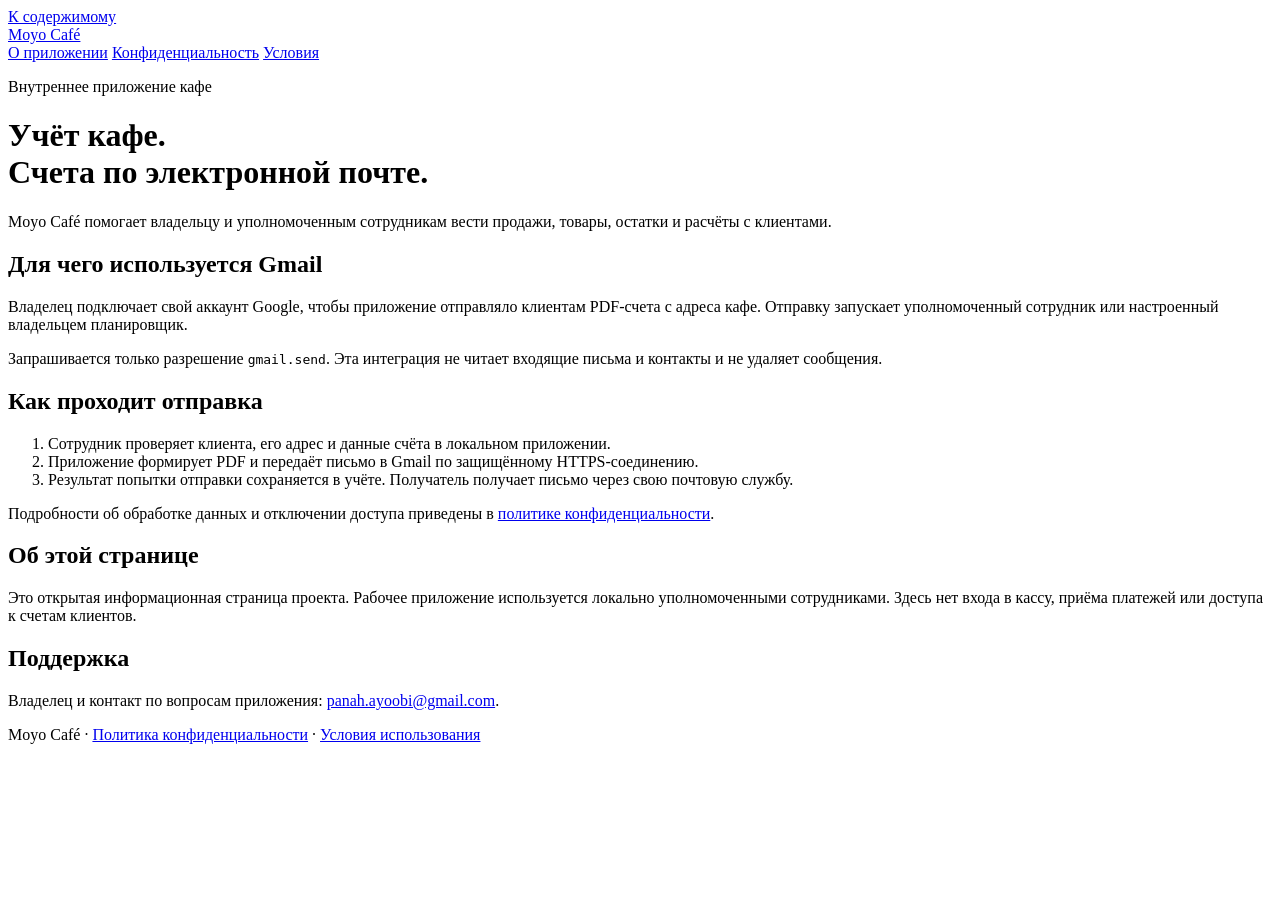
==== index.html @ 5c8c41bd "Publish approved Moyo Café information: index.html" ====
<!DOCTYPE html>
<html lang="ru">
<head>
  <meta charset="utf-8">
  <meta name="viewport" content="width=device-width, initial-scale=1.0">
  <meta name="description" content="Moyo Café — внутреннее приложение учёта кафе и отправки PDF-счетов через Gmail.">
  <title>Moyo Café — о приложении</title>
  <link rel="stylesheet" href="styles.css">
</head>
<body>
  <a class="skip" href="#main">К содержимому</a>
  <header>
    <a class="brand" href="index.html">Moyo Café</a>
    <nav aria-label="Основная навигация">
      <a href="index.html" aria-current="page">О приложении</a>
      <a href="privacy.html">Конфиденциальность</a>
      <a href="terms.html">Условия</a>
    </nav>
  </header>
  <main id="main">
    <p class="eyebrow">Внутреннее приложение кафе</p>
    <h1>Учёт кафе.<br>Счета по электронной почте.</h1>
    <p class="lead">Moyo Café помогает владельцу и уполномоченным сотрудникам вести продажи, товары, остатки и расчёты с клиентами.</p>
    <section>
      <h2>Для чего используется Gmail</h2>
      <p>Владелец подключает свой аккаунт Google, чтобы приложение отправляло клиентам PDF-счета с адреса кафе. Отправку запускает уполномоченный сотрудник или настроенный владельцем планировщик.</p>
      <p>Запрашивается только разрешение <code>gmail.send</code>. Эта интеграция не читает входящие письма и контакты и не удаляет сообщения.</p>
    </section>
    <section>
      <h2>Как проходит отправка</h2>
      <ol>
        <li>Сотрудник проверяет клиента, его адрес и данные счёта в локальном приложении.</li>
        <li>Приложение формирует PDF и передаёт письмо в Gmail по защищённому HTTPS-соединению.</li>
        <li>Результат попытки отправки сохраняется в учёте. Получатель получает письмо через свою почтовую службу.</li>
      </ol>
      <p>Подробности об обработке данных и отключении доступа приведены в <a href="privacy.html">политике конфиденциальности</a>.</p>
    </section>
    <aside>
      <h2>Об этой странице</h2>
      <p>Это открытая информационная страница проекта. Рабочее приложение используется локально уполномоченными сотрудниками. Здесь нет входа в кассу, приёма платежей или доступа к счетам клиентов.</p>
    </aside>
    <section>
      <h2>Поддержка</h2>
      <p>Владелец и контакт по вопросам приложения: <a href="mailto:panah.ayoobi@gmail.com">panah.ayoobi@gmail.com</a>.</p>
    </section>
  </main>
  <footer>Moyo Café · <a href="privacy.html">Политика конфиденциальности</a> · <a href="terms.html">Условия использования</a></footer>
</body>
</html>
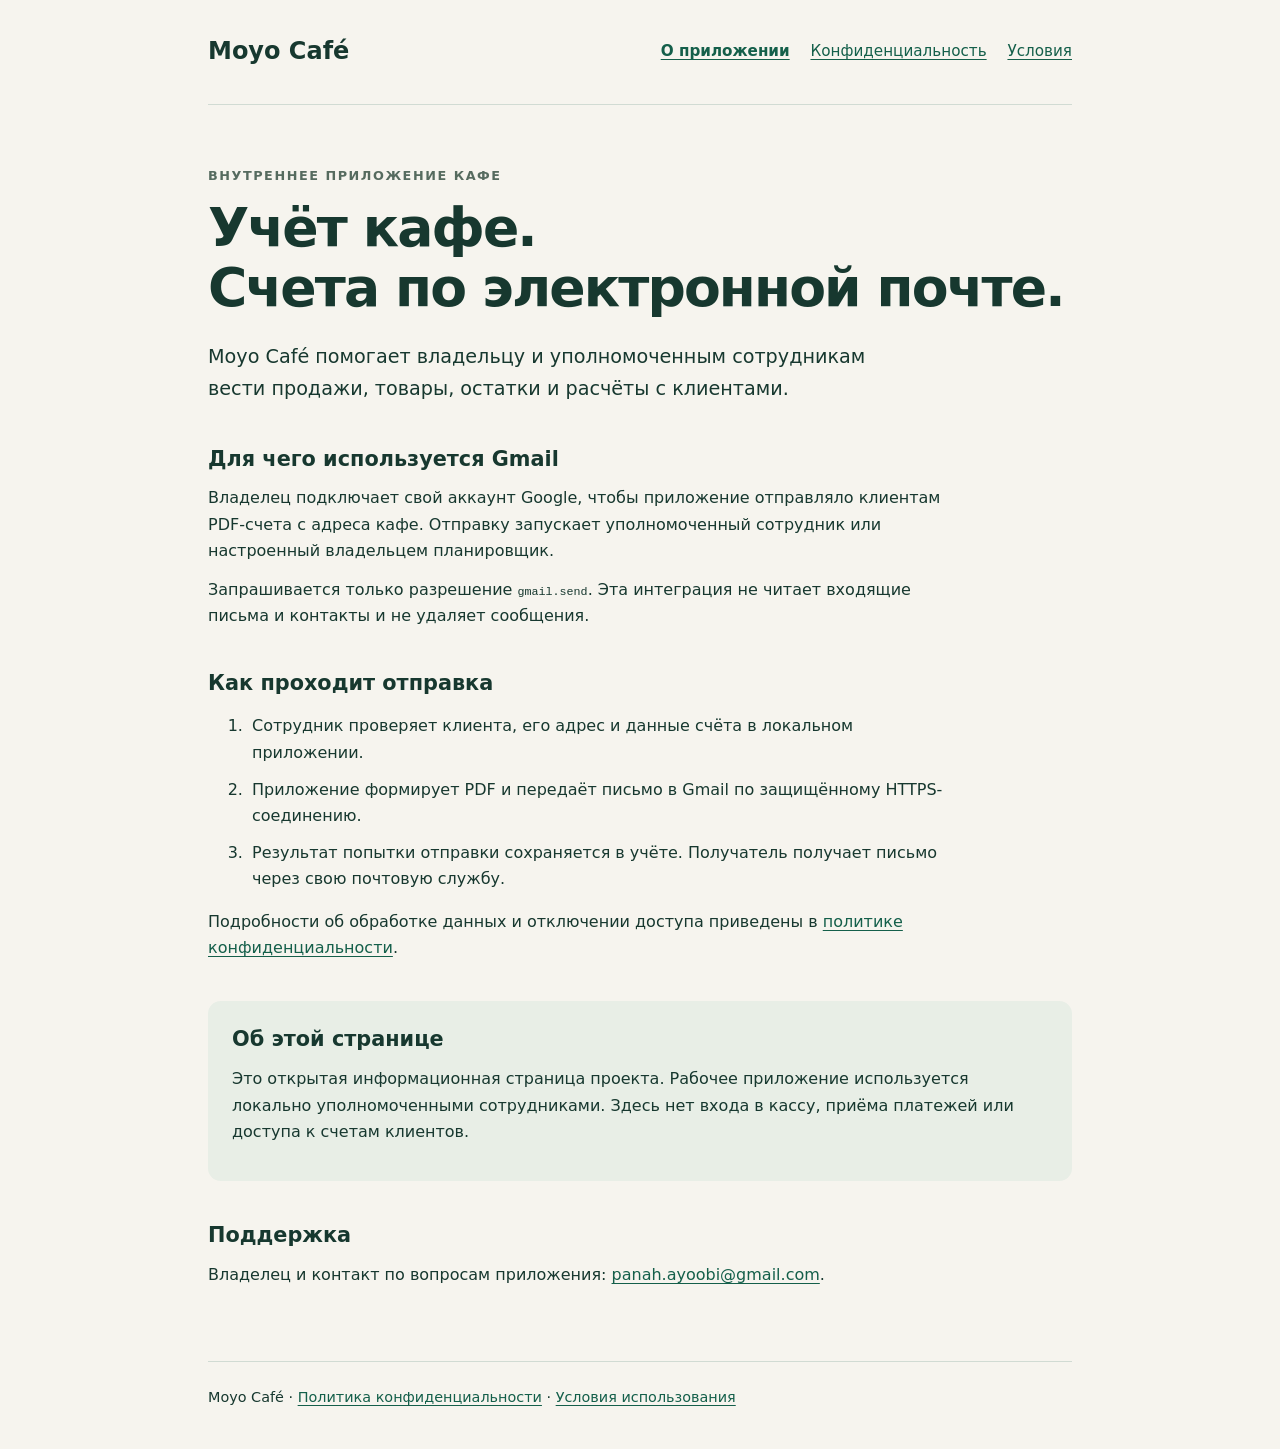
==== commit b359fe28: "Verify ownership of the public information site for Google OAuth" ====
--- a/index.html
+++ b/index.html
@@ -2,6 +2,7 @@
 <html lang="ru">
 <head>
   <meta charset="utf-8">
+  <meta name="google-site-verification" content="sh42KjGQGXevQ197-ctVykHC8ud3S33flC3Dwre6lWw">
   <meta name="viewport" content="width=device-width, initial-scale=1.0">
   <meta name="description" content="Moyo Café — внутреннее приложение учёта кафе и отправки PDF-счетов через Gmail.">
   <title>Moyo Café — о приложении</title>
--- a/styles.css
+++ b/styles.css
@@ -0,0 +1,28 @@
+:root { color-scheme: light; font-family: system-ui, -apple-system, BlinkMacSystemFont, "Segoe UI", sans-serif; color: #17382f; background: #f6f4ee; line-height: 1.65; }
+* { box-sizing: border-box; }
+body { margin: 0; }
+a { color: #145f4a; text-underline-offset: .2em; }
+a:hover { color: #0a3d2e; }
+a:focus-visible { outline: 3px solid #a45c22; outline-offset: 4px; border-radius: 2px; }
+header, main, footer { width: min(100% - 2.5rem, 54rem); margin-inline: auto; }
+header { padding-block: 2rem; border-bottom: 1px solid #d1dbd3; display: flex; align-items: center; justify-content: space-between; flex-wrap: wrap; gap: 1rem; }
+.brand { font-size: 1.5rem; font-weight: 750; text-decoration: none; color: #17382f; }
+nav { display: flex; flex-wrap: wrap; gap: .5rem 1.3rem; font-size: .95rem; }
+nav a { padding-block: .4rem; }
+nav a[aria-current="page"] { font-weight: 700; }
+main { padding-block: 3rem 2rem; }
+h1 { font-size: clamp(2rem, 1.35rem + 2.5vw, 3.35rem); line-height: 1.13; letter-spacing: -.035em; margin-block: .5rem 1.4rem; overflow-wrap: anywhere; }
+h2 { font-size: 1.3rem; line-height: 1.35; margin-block: 0 .8rem; }
+p { margin-block: .75rem; }
+.eyebrow { font-size: .8rem; font-weight: 700; letter-spacing: .12em; text-transform: uppercase; color: #566b5f; }
+.lead { font-size: 1.2rem; max-width: 43rem; }
+.date { color: #566b5f; font-size: .95rem; }
+section { margin-block: 2.5rem; max-width: 46rem; }
+aside { margin-block: 2.5rem; padding: 1.5rem; background: #e8eee6; border-radius: .8rem; }
+li { margin-block: .65rem; padding-inline-start: .25rem; }
+code { font-size: .9em; overflow-wrap: anywhere; }
+footer { padding-block: 1.5rem 2.5rem; border-top: 1px solid #d1dbd3; font-size: .9rem; }
+.skip { position: absolute; top: -10rem; left: 1rem; padding: .7rem 1rem; background: white; z-index: 1; }
+.skip:focus { top: 1rem; }
+@media (max-width: 40rem) { header { padding-block: 1.3rem; } main { padding-block-start: 2rem; } nav { font-size: .9rem; } }
+@media print { .skip, nav { display: none; } body { background: white; } main { padding-block: 1rem; } a { color: inherit; } }
